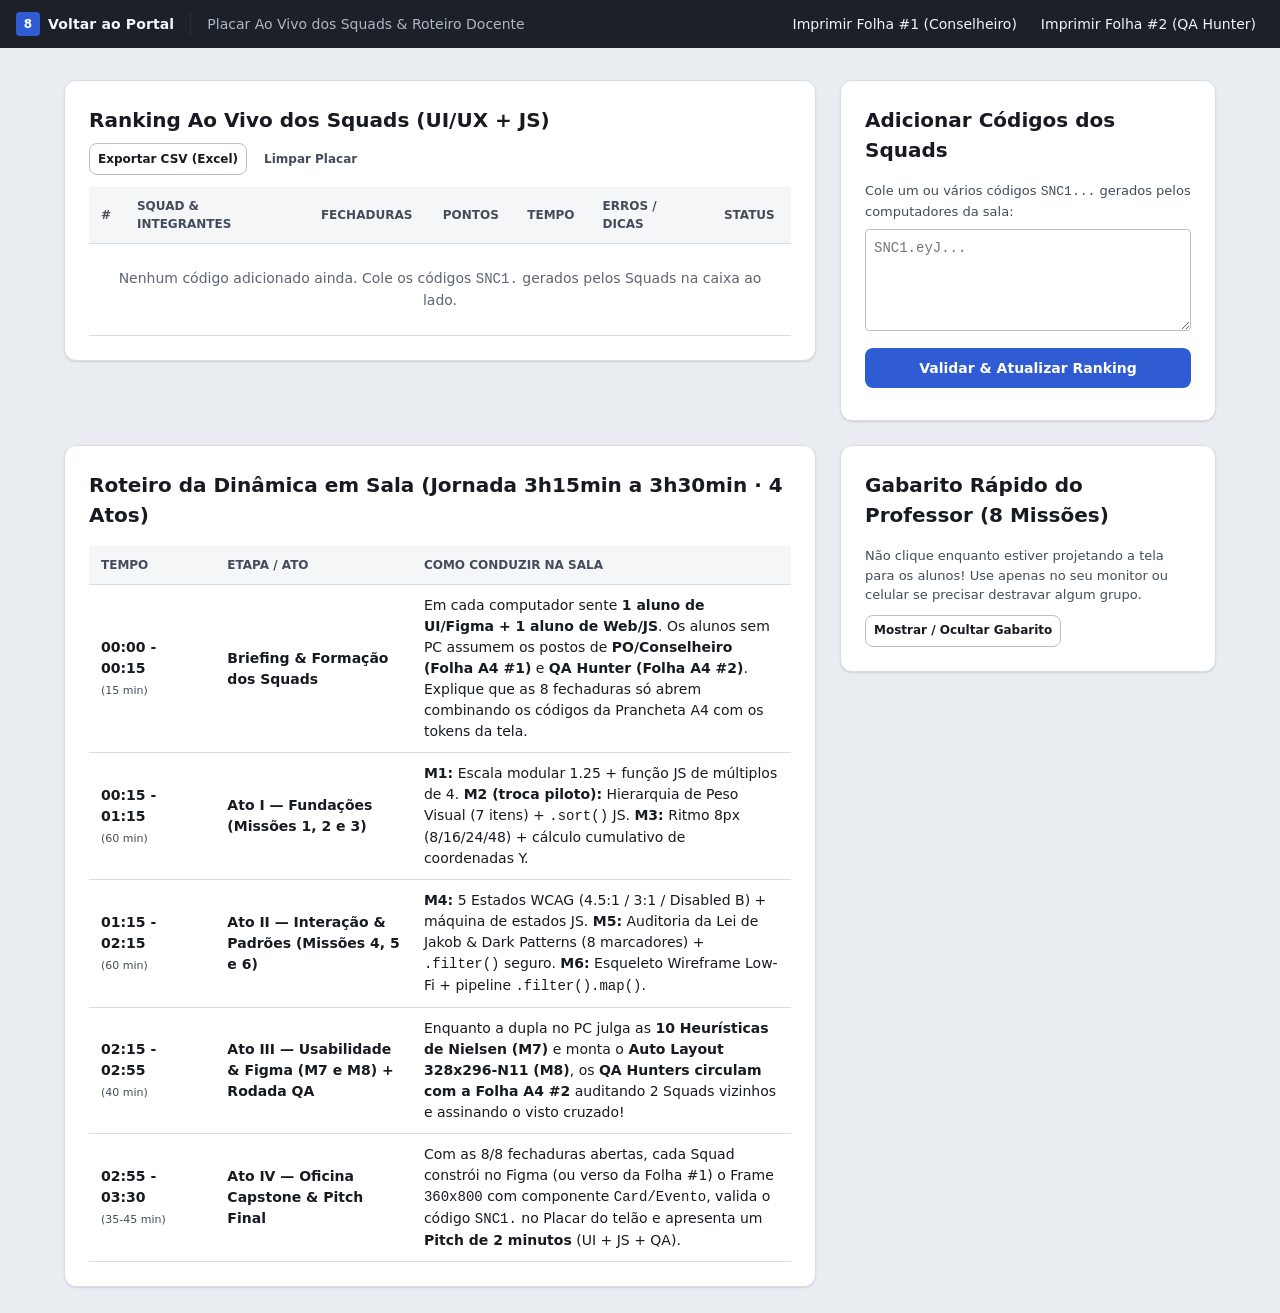
==== placar/index.html @ e016b9eb "feat: Operacao Estudio Oito - Desafio UI/UX e JavaScript" ====
<!--
autor: Prof. Marcos V. Moraes
proposito: Placar ao vivo do professor, roteiro de dinamica de 3h15min+ (4 Atos) e gabarito das 8 Missoes da Operacao Estudio Oito
criado: 2026-11-12T16:26:00-03:00
atualizado: 2026-11-12T17:30:00-03:00
versao: 2.0.0
-->
<!DOCTYPE html>
<html lang="pt-BR">
<head>
  <meta charset="UTF-8">
  <meta name="viewport" content="width=device-width, initial-scale=1.0">
  <title>Placar &amp; Guia do Professor — Operação Estúdio Oito</title>
  <link rel="stylesheet" href="../assets/css/tokens.css">
  <style>
    .placar-main {
      max-width: 1200px;
      margin: 0 auto;
      padding: var(--s-4) var(--s-3);
      display: flex;
      flex-direction: column;
      gap: var(--s-3);
    }
    .placar-grid {
      display: grid;
      grid-template-columns: 2fr 1fr;
      gap: var(--s-3);
      align-items: start;
    }
    .card-box {
      background: var(--ws-panel);
      border: 1px solid var(--ws-border);
      border-radius: var(--r-12);
      padding: var(--s-3);
      box-shadow: var(--el-1);
    }
    .card-box h2 {
      margin: 0 0 var(--s-2);
      font-size: var(--fs-20);
    }
    .rank-table {
      width: 100%;
      border-collapse: collapse;
      font-size: var(--fs-14);
    }
    .rank-table th,
    .rank-table td {
      padding: 10px 12px;
      border-bottom: 1px solid var(--ws-border);
      text-align: left;
    }
    .rank-table th {
      font-size: var(--fs-12);
      text-transform: uppercase;
      color: var(--tx-2);
      background: var(--ws-panel-alt);
    }
    .dot {
      display: inline-block;
      width: 12px;
      height: 12px;
      border-radius: 999px;
      margin-right: 4px;
      background: var(--ws-border-strong);
    }
    .dot-ok {
      background: var(--ok);
    }
    @media (max-width: 960px) {
      .placar-grid {
        grid-template-columns: 1fr;
      }
    }
  </style>
</head>
<body>
  <header class="ws-toolbar no-print">
    <a class="ws-brand" href="../index.html">
      <span class="ws-brand-mark" aria-hidden="true">8</span>
      <span>Voltar ao Portal</span>
    </a>
    <span class="ws-toolbar-sep" aria-hidden="true"></span>
    <span style="font-size:14px; color:#aeb6c4;">Placar Ao Vivo dos Squads &amp; Roteiro Docente</span>
    <span class="ws-toolbar-spacer"></span>
    <a class="ws-tool-btn" href="../impressos/prancheta-conselheiro.html" target="_blank">Imprimir Folha #1 (Conselheiro)</a>
    <a class="ws-tool-btn" href="../impressos/passaporte-qa.html" target="_blank">Imprimir Folha #2 (QA Hunter)</a>
  </header>

  <main class="placar-main">
    <div class="placar-grid">
      <section class="card-box" aria-labelledby="titulo-ranking">
        <div style="display:flex; justify-content:space-between; align-items:center; flex-wrap:wrap; gap:8px; margin-bottom:12px;">
          <h2 id="titulo-ranking" style="margin:0;">Ranking Ao Vivo dos Squads (UI/UX + JS)</h2>
          <div style="display:flex; gap:8px;">
            <button type="button" class="btn btn-secondary btn-sm" id="btn-exportar-csv">Exportar CSV (Excel)</button>
            <button type="button" class="btn btn-ghost btn-sm" id="btn-limpar-placar">Limpar Placar</button>
          </div>
        </div>

        <table class="rank-table">
          <thead>
            <tr>
              <th>#</th>
              <th>Squad &amp; Integrantes</th>
              <th>Fechaduras</th>
              <th>Pontos</th>
              <th>Tempo</th>
              <th>Erros / Dicas</th>
              <th>Status</th>
            </tr>
          </thead>
          <tbody id="tabela-ranking">
            <tr>
              <td colspan="7" style="color:var(--tx-3); text-align:center; padding:24px;">
                Nenhum código adicionado ainda. Cole os códigos <code>SNC1.</code> gerados pelos Squads na caixa ao lado.
              </td>
            </tr>
          </tbody>
        </table>
      </section>

      <aside class="card-box">
        <h2>Adicionar Códigos dos Squads</h2>
        <p style="margin:0 0 8px; font-size:13px; color:var(--tx-2);">
          Cole um ou vários códigos <code>SNC1...</code> gerados pelos computadores da sala:
        </p>
        <textarea class="field field-mono" id="input-codigos" rows="4" placeholder="SNC1.eyJ..."></textarea>
        <div style="display:flex; gap:8px; margin-top:10px;">
          <button type="button" class="btn btn-primary" id="btn-processar-codigos" style="width:100%;">
            Validar &amp; Atualizar Ranking
          </button>
        </div>
        <p id="msg-placar" style="margin:8px 0 0; font-size:12px; color:var(--tx-2);" role="status"></p>
      </aside>
    </div>

    <div class="placar-grid">
      <section class="card-box">
        <h2>Roteiro da Dinâmica em Sala (Jornada 3h15min a 3h30min &middot; 4 Atos)</h2>
        <table class="rank-table">
          <thead>
            <tr>
              <th style="width:18%;">Tempo</th>
              <th style="width:28%;">Etapa / Ato</th>
              <th>Como conduzir na sala</th>
            </tr>
          </thead>
          <tbody>
            <tr>
              <td><strong>00:00 - 00:15</strong><br><span style="font-size:11px; color:var(--tx-2);">(15 min)</span></td>
              <td><strong>Briefing &amp; Formação dos Squads</strong></td>
              <td>
                Em cada computador sente <strong>1 aluno de UI/Figma + 1 aluno de Web/JS</strong>. Os alunos sem PC assumem os postos de <strong>PO/Conselheiro (Folha A4 #1)</strong> e <strong>QA Hunter (Folha A4 #2)</strong>. Explique que as 8 fechaduras só abrem combinando os códigos da Prancheta A4 com os tokens da tela.
              </td>
            </tr>
            <tr>
              <td><strong>00:15 - 01:15</strong><br><span style="font-size:11px; color:var(--tx-2);">(60 min)</span></td>
              <td><strong>Ato I — Fundações (Missões 1, 2 e 3)</strong></td>
              <td>
                <strong>M1:</strong> Escala modular 1.25 + função JS de múltiplos de 4. <strong>M2 (troca piloto):</strong> Hierarquia de Peso Visual (7 itens) + <code>.sort()</code> JS. <strong>M3:</strong> Ritmo 8px (8/16/24/48) + cálculo cumulativo de coordenadas Y.
              </td>
            </tr>
            <tr>
              <td><strong>01:15 - 02:15</strong><br><span style="font-size:11px; color:var(--tx-2);">(60 min)</span></td>
              <td><strong>Ato II — Interação &amp; Padrões (Missões 4, 5 e 6)</strong></td>
              <td>
                <strong>M4:</strong> 5 Estados WCAG (4.5:1 / 3:1 / Disabled B) + máquina de estados JS. <strong>M5:</strong> Auditoria da Lei de Jakob &amp; Dark Patterns (8 marcadores) + <code>.filter()</code> seguro. <strong>M6:</strong> Esqueleto Wireframe Low-Fi + pipeline <code>.filter().map()</code>.
              </td>
            </tr>
            <tr>
              <td><strong>02:15 - 02:55</strong><br><span style="font-size:11px; color:var(--tx-2);">(40 min)</span></td>
              <td><strong>Ato III — Usabilidade &amp; Figma (M7 e M8) + Rodada QA</strong></td>
              <td>
                Enquanto a dupla no PC julga as <strong>10 Heurísticas de Nielsen (M7)</strong> e monta o <strong>Auto Layout 328x296-N11 (M8)</strong>, os <strong>QA Hunters circulam com a Folha A4 #2</strong> auditando 2 Squads vizinhos e assinando o visto cruzado!
              </td>
            </tr>
            <tr>
              <td><strong>02:55 - 03:30</strong><br><span style="font-size:11px; color:var(--tx-2);">(35-45 min)</span></td>
              <td><strong>Ato IV — Oficina Capstone &amp; Pitch Final</strong></td>
              <td>
                Com as 8/8 fechaduras abertas, cada Squad constrói no Figma (ou verso da Folha #1) o Frame <code>360x800</code> com componente <code>Card/Evento</code>, valida o código <code>SNC1.</code> no Placar do telão e apresenta um <strong>Pitch de 2 minutos</strong> (UI + JS + QA).
              </td>
            </tr>
          </tbody>
        </table>
      </section>

      <section class="card-box">
        <h2>Gabarito Rápido do Professor (8 Missões)</h2>
        <p style="margin:0 0 10px; font-size:13px; color:var(--tx-2);">
          Não clique enquanto estiver projetando a tela para os alunos! Use apenas no seu monitor ou celular se precisar destravar algum grupo.
        </p>
        <button type="button" class="btn btn-secondary btn-sm" id="btn-toggle-gabarito">Mostrar / Ocultar Gabarito</button>
        <div id="caixa-gabarito" hidden style="margin-top:12px; font-size:12px;">
          <table class="rank-table">
            <thead>
              <tr>
                <th>Missão</th>
                <th>1. Token UI</th>
                <th>2. Token JS</th>
                <th>3. Folha A4</th>
              </tr>
            </thead>
            <tbody>
              <tr>
                <td><strong>M1</strong></td>
                <td><code>UI1-32-20-40</code></td>
                <td><code>JS1-SCALE-OK</code></td>
                <td><code>PO-MOD4</code></td>
              </tr>
              <tr>
                <td><strong>M2</strong></td>
                <td><code>UI2-BCGEFDA</code></td>
                <td><code>JS2-SORT-OK</code></td>
                <td><code>PO-PESO7</code></td>
              </tr>
              <tr>
                <td><strong>M3</strong></td>
                <td><code>UI3-72-112-184-256</code></td>
                <td><code>JS3-BOX-OK</code></td>
                <td><code>PO-RITMO8</code></td>
              </tr>
              <tr>
                <td><strong>M4</strong></td>
                <td><code>UI4-600-700-800-500-B</code></td>
                <td><code>JS4-STATE-OK</code></td>
                <td><code>PO-WCAG45</code></td>
              </tr>
              <tr>
                <td><strong>M5</strong></td>
                <td><code>UI5-01201222</code></td>
                <td><code>JS5-FILTER-OK</code></td>
                <td><code>PO-JAKOB8</code></td>
              </tr>
              <tr>
                <td><strong>M6</strong></td>
                <td><code>UI6-AB-BU-CH-BA-IL-IL-CA-FB-TA</code></td>
                <td><code>JS6-WIRE-OK</code></td>
                <td><code>PO-WIRE9</code></td>
              </tr>
              <tr>
                <td><strong>M7</strong></td>
                <td><code>UI7-1-5-9-6-4-3-2</code></td>
                <td><code>JS7-NIELSEN-OK</code></td>
                <td><code>PO-NIELSEN10</code></td>
              </tr>
              <tr>
                <td><strong>M8</strong></td>
                <td><code>UI8-328x296-N11</code></td>
                <td><code>JS8-AUTOLAYOUT-OK</code></td>
                <td><code>PO-FIG328</code></td>
              </tr>
            </tbody>
          </table>
        </div>
      </section>
    </div>
  </main>

  <script type="module" src="placar.js"></script>
</body>
</html>
---- assets/css/tokens.css ----
/*
 * autor: Prof. Marcos V. Moraes
 * proposito: Design tokens e componentes base do workspace Operacao Estudio Oito (UI/UX + JS)
 * criado: 2026-11-12T16:19:00-03:00
 * atualizado: 2026-11-12T16:19:00-03:00
 * versao: 1.0.0
 */

:root {
  /* Escala modular de 8px (meio passo de 4px) */
  --s-0: 0;
  --s-05: 4px;
  --s-1: 8px;
  --s-2: 16px;
  --s-3: 24px;
  --s-4: 32px;
  --s-5: 40px;
  --s-6: 48px;
  --s-8: 64px;

  /* Superficies */
  --ws-canvas: #e9ecf1;
  --ws-canvas-dot: #c3c9d4;
  --ws-panel: #ffffff;
  --ws-panel-alt: #f5f6f8;
  --ws-border: #d9dde4;
  --ws-border-strong: #b9c0cc;
  --ws-toolbar: #1c2028;
  --ws-toolbar-alt: #2a303b;
  --ws-toolbar-text: #f2f4f7;
  --ws-toolbar-muted: #aeb6c4;

  /* Texto sobre superficies claras (WCAG 2.2 AA verificado) */
  --tx-1: #171a21;
  --tx-2: #444c5a;
  --tx-3: #5c6474;
  --tx-inverse: #ffffff;

  /* Cores de destaque por papel */
  --ac-select: #2f5bd3;
  --ac-select-hover: #2449b0;
  --ac-select-press: #1c3a8e;
  --ac-select-soft: #e7edfc;

  --ac-js: #b35300;
  --ac-js-soft: #fff2e2;
  --ac-js-border: #f0c28c;

  --ac-po: #0f6e66;
  --ac-po-soft: #e4f7f5;
  --ac-po-border: #9bd9d3;

  --ac-redline: #c2255c;
  --ac-redline-soft: #fbe7ef;
  --ac-component: #7b3fd4;
  --ac-component-soft: #f1eafc;

  /* Estados semanticos */
  --ok: #1f7a36;
  --ok-soft: #e5f4e8;
  --warn: #9a5200;
  --warn-soft: #fdf1e1;
  --bad: #b42323;
  --bad-soft: #fbe9e9;

  /* Tipografia */
  --ff-ui: "Inter", system-ui, -apple-system, "Segoe UI", Roboto, "Helvetica Neue", Arial, sans-serif;
  --ff-mono: ui-monospace, "Cascadia Code", "SF Mono", Consolas, "Liberation Mono", monospace;
  --fs-12: 0.75rem;
  --fs-14: 0.875rem;
  --fs-16: 1rem;
  --fs-20: 1.25rem;
  --fs-24: 1.5rem;
  --fs-32: 2rem;
  --fs-40: 2.5rem;
  --lh-tight: 1.25;
  --lh-body: 1.5;

  /* Raios, sombras e transicoes */
  --r-2: 2px;
  --r-4: 4px;
  --r-8: 8px;
  --r-12: 12px;
  --r-16: 16px;
  --r-pill: 999px;
  --el-1: 0 1px 2px rgba(23, 26, 33, 0.08), 0 1px 1px rgba(23, 26, 33, 0.04);
  --el-2: 0 4px 12px rgba(23, 26, 33, 0.10), 0 1px 3px rgba(23, 26, 33, 0.08);
  --el-3: 0 12px 32px rgba(23, 26, 33, 0.16), 0 2px 6px rgba(23, 26, 33, 0.08);
  --focus-ring: 0 0 0 2px #ffffff, 0 0 0 4px var(--ac-select);
  --t-fast: 120ms;
  --t-med: 240ms;
  --ease: cubic-bezier(0.2, 0.7, 0.2, 1);

  --toolbar-h: 48px;
  color-scheme: light;
}

*,
*::before,
*::after {
  box-sizing: border-box;
}

html {
  -webkit-text-size-adjust: 100%;
}

body {
  margin: 0;
  font-family: var(--ff-ui);
  font-size: var(--fs-16);
  line-height: var(--lh-body);
  color: var(--tx-1);
  background: var(--ws-canvas);
}

svg {
  display: block;
  max-width: 100%;
}

.sprite {
  display: none;
}

:focus-visible {
  outline: none;
  box-shadow: var(--focus-ring);
  border-radius: var(--r-4);
}

[hidden] {
  display: none !important;
}

.skip-link {
  position: absolute;
  left: var(--s-2);
  top: -64px;
  z-index: 1000;
  padding: var(--s-1) var(--s-2);
  background: var(--ac-select);
  color: var(--tx-inverse);
  border-radius: var(--r-8);
  font-weight: 600;
  text-decoration: none;
}

.skip-link:focus {
  top: var(--s-1);
}

.ws-canvas-bg {
  background-color: var(--ws-canvas);
  background-image: radial-gradient(var(--ws-canvas-dot) 1px, transparent 1.2px);
  background-size: 8px 8px;
}

.ic {
  width: 20px;
  height: 20px;
  flex: none;
  stroke: currentColor;
  fill: none;
  stroke-width: 2;
  stroke-linecap: round;
  stroke-linejoin: round;
}

.ic-16 { width: 16px; height: 16px; }
.ic-24 { width: 24px; height: 24px; }
.ic-32 { width: 32px; height: 32px; }

.ws-toolbar {
  height: var(--toolbar-h);
  display: flex;
  align-items: center;
  gap: var(--s-1);
  padding: 0 var(--s-2);
  background: var(--ws-toolbar);
  color: var(--ws-toolbar-text);
}

.ws-toolbar a {
  color: inherit;
}

.ws-brand {
  display: flex;
  align-items: center;
  gap: var(--s-1);
  font-weight: 700;
  font-size: var(--fs-14);
  letter-spacing: 0.01em;
  text-decoration: none;
  white-space: nowrap;
}

.ws-brand-mark {
  width: 24px;
  height: 24px;
  border-radius: var(--r-4);
  display: grid;
  place-items: center;
  background: var(--ac-select);
  color: #ffffff;
  font-size: var(--fs-12);
  font-weight: 800;
}

.ws-toolbar-sep {
  width: 1px;
  height: 24px;
  background: var(--ws-toolbar-alt);
  margin: 0 var(--s-1);
}

.ws-toolbar-spacer {
  flex: 1;
}

.ws-tool-btn {
  display: inline-flex;
  align-items: center;
  gap: var(--s-1);
  min-height: 32px;
  padding: 0 var(--s-1);
  border: 0;
  border-radius: var(--r-4);
  background: transparent;
  color: var(--ws-toolbar-text);
  font: inherit;
  font-size: var(--fs-14);
  cursor: pointer;
  text-decoration: none;
  transition: background var(--t-fast) var(--ease);
}

.ws-tool-btn:hover {
  background: var(--ws-toolbar-alt);
}

.ws-tool-btn.is-active {
  background: var(--ac-select);
  color: #ffffff;
}

.ws-panel {
  background: var(--ws-panel);
  border: 1px solid var(--ws-border);
}

.ws-panel-head {
  display: flex;
  align-items: center;
  justify-content: space-between;
  gap: var(--s-1);
  min-height: 40px;
  padding: var(--s-1) var(--s-2);
  border-bottom: 1px solid var(--ws-border);
  font-size: var(--fs-12);
  font-weight: 700;
  letter-spacing: 0.04em;
  text-transform: uppercase;
  color: var(--tx-2);
}

.ws-section {
  padding: var(--s-2);
  border-bottom: 1px solid var(--ws-border);
}

.ws-section:last-child {
  border-bottom: 0;
}

.ws-label {
  display: block;
  margin-bottom: var(--s-05);
  font-size: var(--fs-12);
  font-weight: 600;
  color: var(--tx-2);
}

.btn {
  display: inline-flex;
  align-items: center;
  justify-content: center;
  gap: var(--s-1);
  min-height: 40px;
  padding: 0 var(--s-2);
  border: 1px solid transparent;
  border-radius: var(--r-8);
  font: inherit;
  font-size: var(--fs-14);
  font-weight: 600;
  line-height: 1.2;
  cursor: pointer;
  text-decoration: none;
  transition: background var(--t-fast) var(--ease), border-color var(--t-fast) var(--ease), transform var(--t-fast) var(--ease);
}

.btn:active {
  transform: translateY(1px);
}

.btn:disabled,
.btn[aria-disabled="true"] {
  cursor: not-allowed;
  opacity: 0.6;
  transform: none;
}

.btn-primary {
  background: var(--ac-select);
  color: #ffffff;
}

.btn-primary:hover {
  background: var(--ac-select-hover);
}

.btn-secondary {
  background: var(--ws-panel);
  color: var(--tx-1);
  border-color: var(--ws-border-strong);
}

.btn-secondary:hover {
  background: var(--ws-panel-alt);
}

.btn-ghost {
  background: transparent;
  color: var(--tx-2);
}

.btn-ghost:hover {
  background: var(--ws-panel-alt);
  color: var(--tx-1);
}

.btn-danger {
  background: var(--ws-panel);
  color: var(--bad);
  border-color: var(--bad);
}

.btn-danger:hover {
  background: var(--bad-soft);
}

.btn-sm {
  min-height: 32px;
  padding: 0 var(--s-1);
  font-size: var(--fs-12);
}

.btn-lg {
  min-height: 48px;
  padding: 0 var(--s-3);
  font-size: var(--fs-16);
}

.field {
  width: 100%;
  min-height: 40px;
  padding: var(--s-1);
  border: 1px solid var(--ws-border-strong);
  border-radius: var(--r-4);
  background: var(--ws-panel);
  color: var(--tx-1);
  font: inherit;
  font-size: var(--fs-14);
}

.field:focus-visible {
  border-color: var(--ac-select);
}

.field-mono {
  font-family: var(--ff-mono);
}

code,
pre,
.field-mono,
.code-editor,
.console-output,
.pv-code {
  font-variant-ligatures: none;
  font-feature-settings: "liga" 0, "calt" 0;
}

.chip {
  display: inline-flex;
  align-items: center;
  gap: var(--s-05);
  min-height: 24px;
  padding: 0 var(--s-1);
  border-radius: var(--r-pill);
  background: var(--ws-panel-alt);
  border: 1px solid var(--ws-border);
  color: var(--tx-2);
  font-size: var(--fs-12);
  font-weight: 600;
  white-space: nowrap;
}

.chip-select { background: var(--ac-select-soft); border-color: #c4d3f7; color: var(--ac-select-press); }
.chip-js { background: var(--ac-js-soft); border-color: var(--ac-js-border); color: var(--ac-js); }
.chip-po { background: var(--ac-po-soft); border-color: var(--ac-po-border); color: var(--ac-po); }
.chip-component { background: var(--ac-component-soft); border-color: #dccbf6; color: #5b2aa6; }
.chip-redline { background: var(--ac-redline-soft); border-color: #f2c2d4; color: #9c1b49; }
.chip-ok { background: var(--ok-soft); border-color: #bfe3c7; color: #17602a; }
.chip-warn { background: var(--warn-soft); border-color: #f2d3a8; color: #7a4100; }
.chip-bad { background: var(--bad-soft); border-color: #f1c0c0; color: #8f1b1b; }

kbd {
  display: inline-block;
  min-width: 24px;
  padding: 0 var(--s-05);
  border: 1px solid var(--ws-border-strong);
  border-bottom-width: 2px;
  border-radius: var(--r-4);
  background: var(--ws-panel);
  font-family: var(--ff-mono);
  font-size: var(--fs-12);
  line-height: 20px;
  text-align: center;
  color: var(--tx-1);
}

.callout {
  display: flex;
  gap: var(--s-1);
  padding: var(--s-1) var(--s-2);
  border-radius: var(--r-8);
  border: 1px solid var(--ws-border);
  background: var(--ws-panel-alt);
  font-size: var(--fs-14);
}

.callout-ok { background: var(--ok-soft); border-color: #bfe3c7; color: #145224; }
.callout-warn { background: var(--warn-soft); border-color: #f2d3a8; color: #6e3a00; }
.callout-bad { background: var(--bad-soft); border-color: #f1c0c0; color: #7d1717; }
.callout-info { background: var(--ac-select-soft); border-color: #c4d3f7; color: #19337e; }

@keyframes ws-shake {
  0%, 100% { transform: translateX(0); }
  25% { transform: translateX(-6px); }
  75% { transform: translateX(6px); }
}

@keyframes ws-pop {
  0% { transform: scale(0.95); opacity: 0; }
  100% { transform: scale(1); opacity: 1; }
}

.anim-shake { animation: ws-shake 280ms var(--ease); }
.anim-pop { animation: ws-pop var(--t-med) var(--ease); }

@media (prefers-reduced-motion: reduce) {
  *, *::before, *::after {
    animation-duration: 0.01ms !important;
    animation-iteration-count: 1 !important;
    transition-duration: 0.01ms !important;
    scroll-behavior: auto !important;
  }
}

@media print {
  .ws-toolbar,
  .no-print {
    display: none !important;
  }
  body {
    background: #ffffff;
  }
}
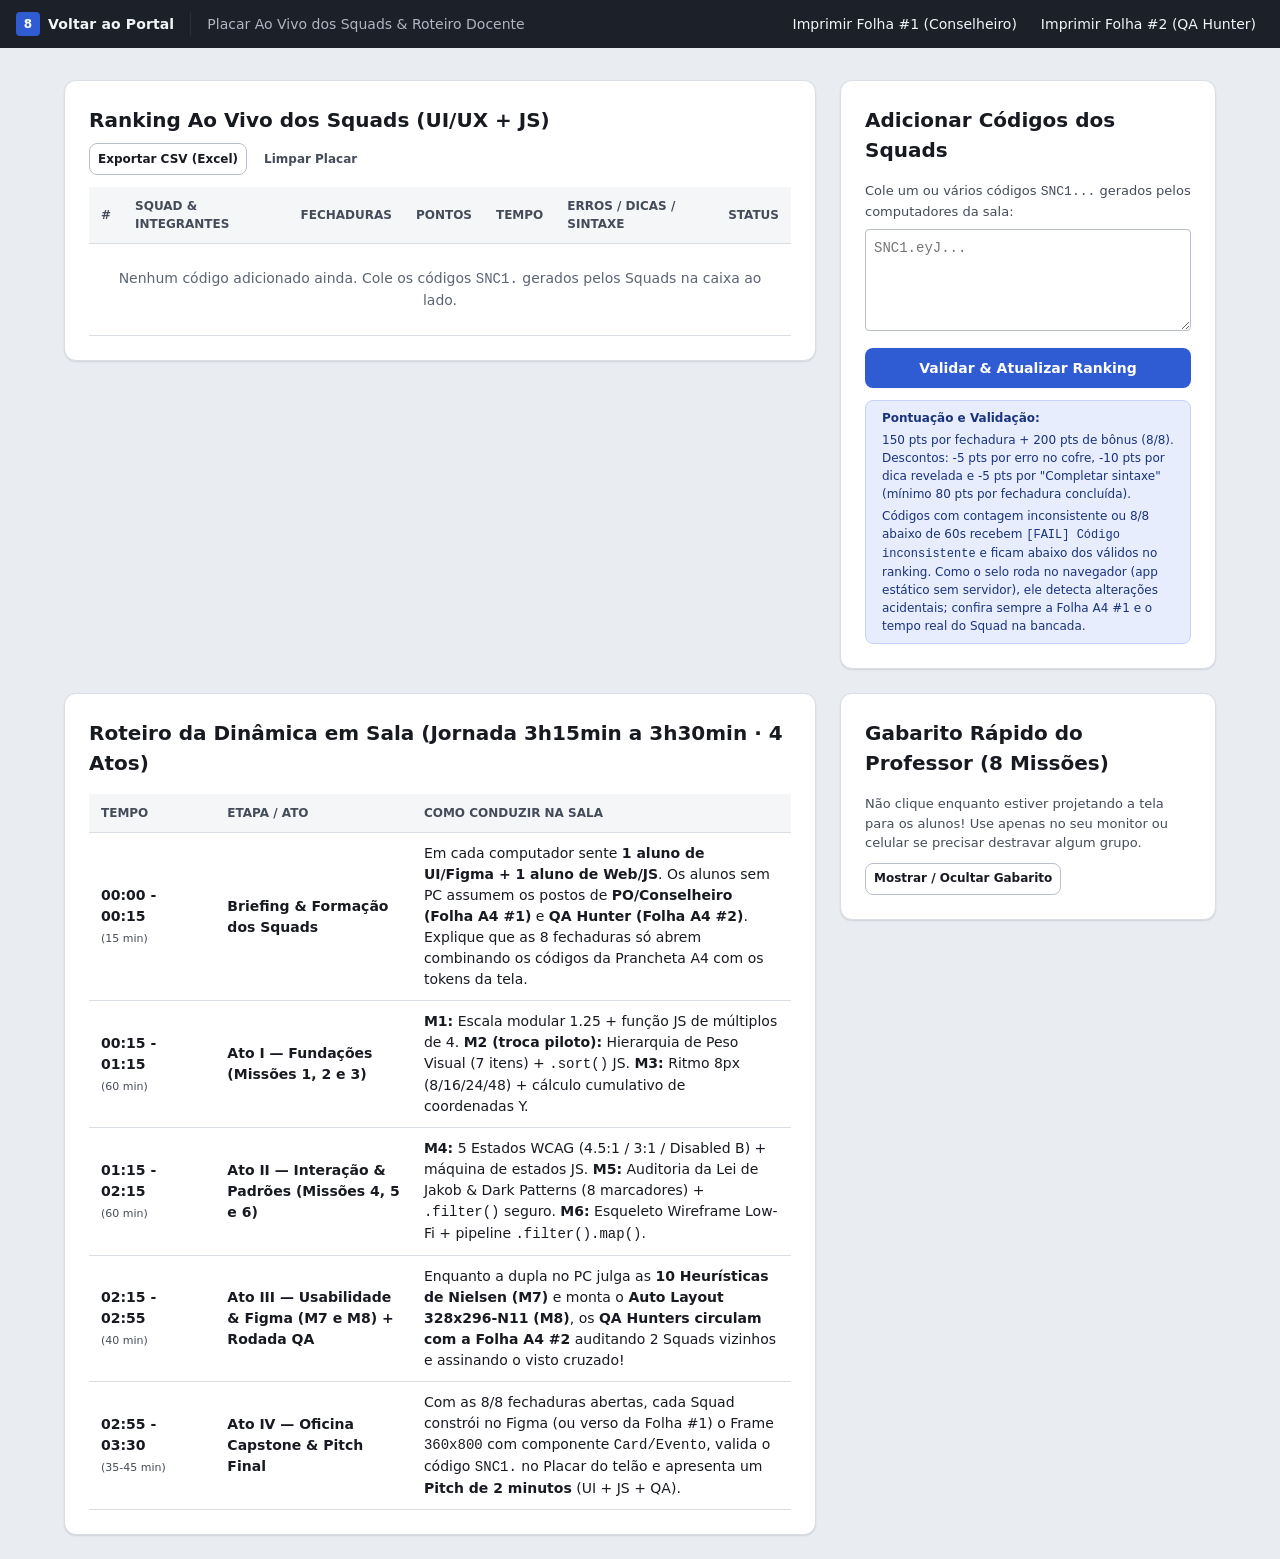
==== commit 2c163c07: "fix: playtest findings (P0-P3) e cache-busting v2.1.0" ====
--- a/placar/index.html
+++ b/placar/index.html
@@ -2,8 +2,8 @@
 autor: Prof. Marcos V. Moraes
 proposito: Placar ao vivo do professor, roteiro de dinamica de 3h15min+ (4 Atos) e gabarito das 8 Missoes da Operacao Estudio Oito
 criado: 2026-11-12T16:26:00-03:00
-atualizado: 2026-11-12T17:30:00-03:00
-versao: 2.0.0
+atualizado: 2026-11-12T19:38:00-03:00
+versao: 2.1.0
 -->
 <!DOCTYPE html>
 <html lang="pt-BR">
@@ -11,7 +11,7 @@
   <meta charset="UTF-8">
   <meta name="viewport" content="width=device-width, initial-scale=1.0">
   <title>Placar &amp; Guia do Professor — Operação Estúdio Oito</title>
-  <link rel="stylesheet" href="../assets/css/tokens.css">
+  <link rel="stylesheet" href="../assets/css/tokens.css?v=2.1.0">
   <style>
     .placar-main {
       max-width: 1200px;
@@ -105,7 +105,7 @@
               <th>Fechaduras</th>
               <th>Pontos</th>
               <th>Tempo</th>
-              <th>Erros / Dicas</th>
+              <th>Erros / Dicas / Sintaxe</th>
               <th>Status</th>
             </tr>
           </thead>
@@ -131,6 +131,11 @@
           </button>
         </div>
         <p id="msg-placar" style="margin:8px 0 0; font-size:12px; color:var(--tx-2);" role="status"></p>
+        <div class="callout callout-info" style="margin-top:12px; font-size:12px; flex-direction:column; gap:4px;">
+          <strong>Pontuação e Validação:</strong>
+          <span>150 pts por fechadura + 200 pts de bônus (8/8). Descontos: -5 pts por erro no cofre, -10 pts por dica revelada e -5 pts por "Completar sintaxe" (mínimo 80 pts por fechadura concluída).</span>
+          <span>Códigos com contagem inconsistente ou 8/8 abaixo de 60s recebem <code>[FAIL] Código inconsistente</code> e ficam abaixo dos válidos no ranking. Como o selo roda no navegador (app estático sem servidor), ele detecta alterações acidentais; confira sempre a Folha A4 #1 e o tempo real do Squad na bancada.</span>
+        </div>
       </aside>
     </div>
 
@@ -257,6 +262,6 @@
     </div>
   </main>
 
-  <script type="module" src="placar.js"></script>
+  <script type="module" src="placar.js?v=2.1.0"></script>
 </body>
 </html>
